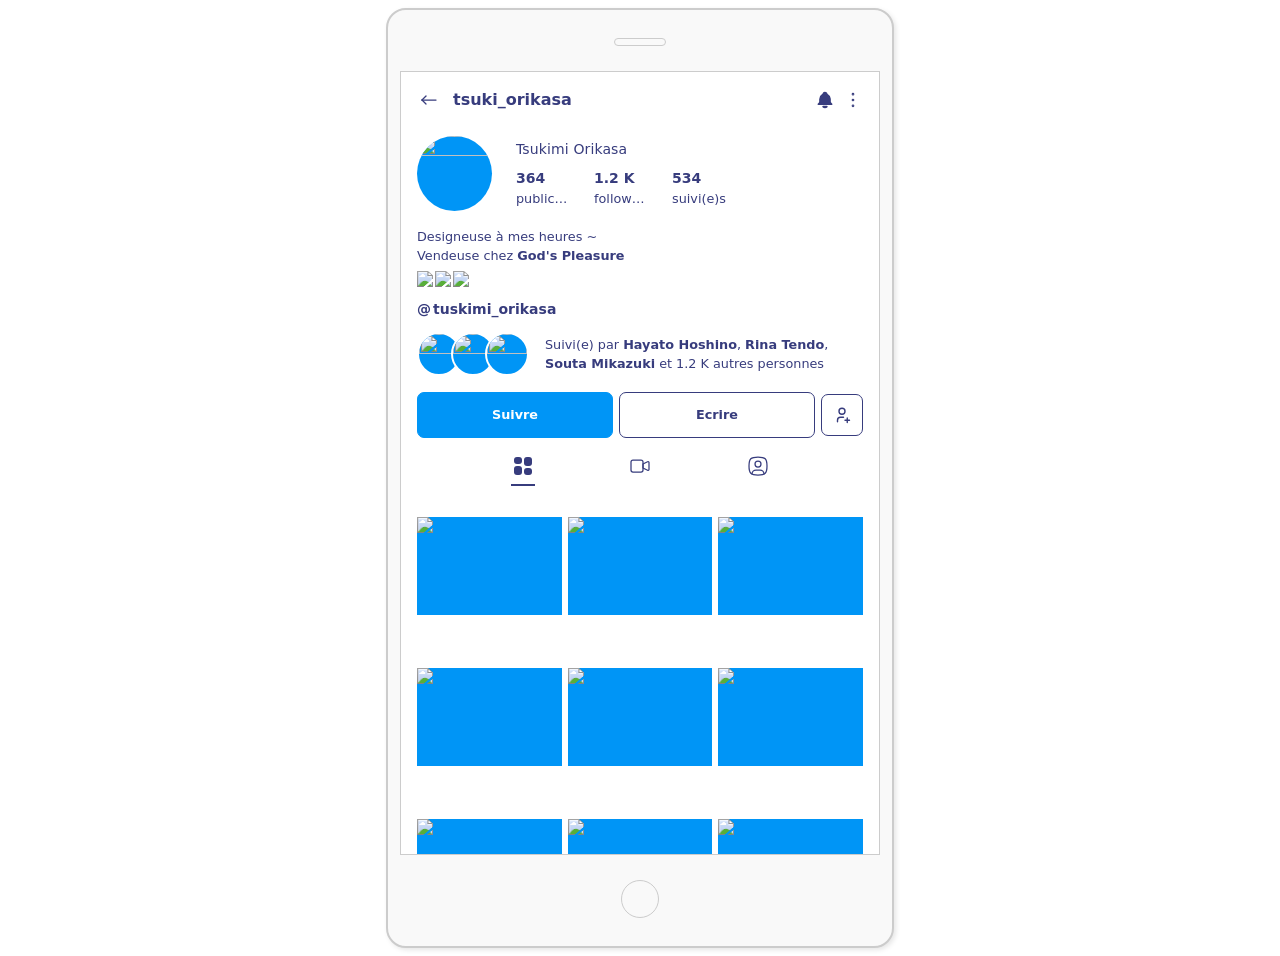
==== index.html @ e900ce1a "Rename TSI01-tsuki.html to index.html" ====
<!DOCTYPE html>
<html lang="en">
<head>
    <!-- Meta balises -->
    <meta charset="UTF-8">
    <meta name="viewport" content="width=device-width, initial-scale=1.0">
    <!-- Titre -->
    <title>Compte instagram de Tsukimi Orikasa</title>
    <!-- Styles -->
    <link rel="stylesheet" href="TSI01-tsuki.css">
</head>
<body>
    <div class="TSI01">
        <div class="phone-device01">
            <div class="phone-speaker"></div>
            <div class="phone-screen">
                <div class="user-nav">
                    <div class="nav-profile">
                        <div class="btn-icon icon-back"></div>
                        <p class="profile-pseudo">tsuki_orikasa</p>
                    </div>
                    <div class="btn-group">
                        <div class="btn-icon icon-bell"></div>
                        <div class="btn-icon icon-menu"></div>
                    </div>
                </div>
                <div class="user-banner">
                    <img src="https://zupimages.net/up/25/07/ud2o.jpg">
                    <div class="flex-col">
                        <div class="user-name">Tsukimi Orikasa</div>
                        <div class="user-stats">
                            <div class="stat-publi">
                                <div class="publi-number">364</div>
                                <div class="publi-label">publications</div>
                            </div>
                            <div class="stat-followers">
                                <div class="followers-number">1.2 K</div>
                                <div class="followers-label">followers</div>
                            </div>
                            <div class="stat-followed">
                                <div class="followed-number">534</div>
                                <div class="followed-label">suivi(e)s</div>
                            </div>
                        </div>
                    </div>
                </div>
                <div class="user-infos">
                    <p>Designeuse à mes heures ~</p>
                    <p>Vendeuse chez <a class="link" href="javascript:void(0)" target="_blank">God's Pleasure</a></p>
                    <div class="icon-group">
                        <img src="https://zupimages.net/up/25/07/8jqy.png">
                        <img src="https://zupimages.net/up/25/07/a66k.png">
                        <img src="https://zupimages.net/up/25/07/rc72.png">
                    </div>
                    <a class="link" href="javascript:void(0)" target="_blank">tuskimi_orikasa</a>
                </div>
                <div class="user-follow">
                    <div class="stack-group">
                        <a href="javascript:void(0)" target="_blank">
                            <img src="https://zupimages.net/up/25/07/pre2.jpg">
                        </a>
                        <a href="javascript:void(0)" target="_blank">
                            <img src="https://zupimages.net/up/25/07/xnon.jpg">
                        </a>
                        <a href="javascript:void(0)" target="_blank">
                            <img src="https://zupimages.net/up/25/07/7qtl.jpg">
                        </a>
                    </div>
                    <p>Suivi(e) par <a class="link" href="javascript:void(0)" target="_blank">Hayato Hoshino</a>, <a class="link" href="javascript:void(0)" target="_blank">Rina Tendo</a>, <a class="link" href="javascript:void(0)" target="_blank">Souta Mikazuki</a> et 1.2 K autres personnes</p>
                </div>
                <div class="user-actions btn-group">
                    <a class="btn btn-primary" href="javascript:void(0)" target="_blank">Suivre</a>
                    <a class="btn btn-secondary" href="javascript:void(0)" target="_blank">Ecrire</a>
                    <a class="btn btn-svg" href="javascript:void(0)" target="_blank"></a>
                </div>
                <div class="nav-grid">
                    <div class="btn-group">
                        <div class="btn-icon icon-pics"></div>
                        <div class="btn-icon icon-media"></div>
                        <div class="btn-icon icon-tags"></div>
                    </div>
                    <div class="pics-grid">
                        <div class="grid-pic">
                            <img src="https://zupimages.net/up/25/07/fagz.jpg">
                        </div>
                        <div class="grid-pic">
                            <img src="https://zupimages.net/up/25/07/wj2o.jpg">
                        </div>
                        <div class="grid-pic">
                            <img src="https://zupimages.net/up/25/07/7f6t.jpg">
                        </div>
                        <div class="grid-pic">
                            <img src="https://zupimages.net/up/25/07/ada8.jpg">
                        </div>
                        <div class="grid-pic">
                            <img src="https://zupimages.net/up/25/07/rj9m.jpg">
                        </div>
                        <div class="grid-pic">
                            <img src="https://zupimages.net/up/25/07/i94i.jpg">
                        </div>
                        <div class="grid-pic">
                            <img src="https://zupimages.net/up/25/07/pwdl.jpg">
                        </div>
                        <div class="grid-pic">
                            <img src="https://zupimages.net/up/25/07/iv9u.jpg">
                        </div>
                        <div class="grid-pic">
                            <img src="https://zupimages.net/up/25/07/tkgm.jpg">
                        </div>
                        <div class="grid-pic">
                            <img src="https://zupimages.net/up/25/07/qr7l.jpg">
                        </div>
                        <div class="grid-pic">
                            <img src="https://zupimages.net/up/25/07/sf6f.jpg">
                        </div>
                        <div class="grid-pic">
                            <img src="https://zupimages.net/up/25/07/v1t6.jpg">
                        </div>
                        <div class="grid-pic">
                            <img src="https://zupimages.net/up/25/07/xldh.jpg">
                        </div>
                        <div class="grid-pic">
                            <img src="https://zupimages.net/up/25/07/jk2v.jpg">
                        </div>
                        <div class="grid-pic">
                            <img src="https://zupimages.net/up/25/07/hhkm.jpg">
                        </div>
                        <div class="grid-pic">
                            <img src="https://zupimages.net/up/25/07/ft9o.jpg">
                        </div>
                        <div class="grid-pic">
                            <img src="https://zupimages.net/up/25/07/mekk.jpg">
                        </div>
                        <div class="grid-pic">
                            <img src="https://zupimages.net/up/25/07/sxbf.jpg">
                        </div>
                    </div>
                </div>
            </div>
            <div class="phone-home"></div>
        </div>
    </div>
</body>
</html>
---- TSI01-tsuki.css ----
/*  Code : crédits Tsukimi Orikasa, sur https://just-married.variousforum.com */

/* ==================================================
    GLOBAL VARIABLES
===================================================== */

:root {
    --tsuki-clr-accent: #0095f6;
    --tsuki-clr-text: #373c7d;
    --tsuki-bg-device: #f9f9f9;
    --tsuki-bg-screen: #ffffff;
    --tsuki-bd-device: #cccccc;
    --tsuki-bd-stacked: #ffffff;
    --tsuki-br-device: 20px;
    --tsuki-br-btn: 7px;
    --tsuki-br-pill: 16px;
    --tsuki-br-full: 50%;
    --tsuki-lh-null: 1;
    --tsuki-lh-base: 1.5;
    --tsuki-fs-tiny: 12.8px;
    --tsuki-fs-small: 14px;
    --tsuki-fs-base: 16px;
    --tsuki-fs-medium: 18px;
    --tsuki-ff-base: system-ui, -apple-system, BlinkMacSystemFont, "Segoe UI", Roboto, "Helvetica Neue", Arial, sans-serif;
    --tsuki-sp-min-xs: 2px;
    --tsuki-sp-min-sm: 4px;
    --tsuki-sp-min-md: 6px;
    --tsuki-sp-min-lg: 8px;
    --tsuki-sp-min-xl: 12px;
    --tsuki-sp-base: 16px;
    --tsuki-sp-base-xs: 18px;
    --tsuki-sp-base-sm: 20px;
    --tsuki-sp-base-md: 22px;
    --tsuki-sp-base-lg: 24px;
    --tsuki-sp-base-xl: 28px;
    --tsuki-sp-double: 32px;
    --tsuki-device-width: 480px;
    --tsuki-device-height: 880px;
    --tsuki-device-shadow: rgba(0, 0, 0, 0.1) 2px 2px 5px;
}

/*  Reset for compatibility */

.TSI01 ::selection {
    background-color: var(--tsuki-clr-accent);
    color: white;
}

.TSI01 {
    font-size: var(--tsuki-fs-base);
    line-height: var(--tsuki-lh-base);
    font-family: var(--tsuki-ff-base);
    -webkit-tap-highlight-color: rgba(0, 0, 0, 0);
    color: var(--tsuki-clr-text);
}

.TSI01 a {
    color: inherit;
    font-weight: 700;
    text-decoration: none;
}

.TSI01 p {
    margin: 0;
}

.TSI01 a.link {
    transition: color .15s ease-out;
}

.TSI01 a.link:hover {
    color: #0095f6;
}

.TSI01 img {
    display: block;
    width: 100%;
    height: auto;
}

/* ==================================================
    PHONE LAYOUT
===================================================== */

.TSI01 .phone-device01 {
    display: grid;
    align-content: space-between;
    align-items: center;
    justify-items: center;
    margin-inline: auto;
    box-shadow: var(--tsuki-device-shadow);
    border: 2px solid var(--tsuki-bd-device);
    border-radius: var(--tsuki-br-device);
    background-color: var(--tsuki-bg-device);
    padding: var(--tsuki-sp-base-xl) var(--tsuki-sp-min-xl);
    width: 100%;
    max-width: var(--tsuki-device-width);
    height: var(--tsuki-device-height);
}

.TSI01 .phone-speaker {
    border: 1px solid var(--tsuki-bd-device);
    border-radius: var(--tsuki-br-pill);
    width: 50px;
    height: 6px;
}

.TSI01 .phone-home {
    border: 1px solid var(--tsuki-bd-device);
    border-radius: var(--tsuki-br-full);
    width: 36px;
    height: 36px;
}

.TSI01 .phone-screen {
    cursor: default;
    border: 1px solid var(--tsuki-bd-device);
    background-color: var(--tsuki-bg-screen);
    padding: var(--tsuki-sp-base);
    max-width: 100%;
    height: 90%;
    overflow: auto;
    scrollbar-color: #d1dbe3 transparent;
    scrollbar-width: thin;
}

/*  Custom scrollbar for the screen part
===================================================== */

/*  Scrollbar for Chrome, Edge, Safari, Opera */
.TSI01 .phone-screen::-webkit-scrollbar {
    width: 8px;
    height: 8px;
}

/*  Scrollbar background */
.TSI01 .phone-screen::-webkit-scrollbar-track {
    border-radius: 4px;
    background: transparent;
}

/*  Scrollbar cursor */
.TSI01 .phone-screen::-webkit-scrollbar-thumb {
    border: 2px solid transparent;
    border-radius: 6px;
    background: #d1dbe3;
    background-clip: padding-box;
}

/*  Hover effect */
.TSI01 .phone-screen::-webkit-scrollbar-thumb:hover {
    background: #b8c6d1;
}

/*  Active effect */
.TSI01 .phone-screen::-webkit-scrollbar-thumb:active {
    background: #96a3b3;
}

/*  Corners */
.TSI01 .phone-screen::-webkit-scrollbar-corner {
    background: transparent;
}

/* ==================================================
    APPLI (profile content)
===================================================== */

/*  Normalize
===================================================== */

/*  Flex groups */
.TSI01 .btn-group,
.TSI01 .icon-group,
.TSI01 .stack-group {
    display: flex;
    align-items: center;
}

/*  Button icons */
.TSI01 .btn-icon {
    display: inline-flex;
    position: relative;
    align-items: center;
    cursor: pointer;
    background-position: center;
    background-size: cover;
    background-repeat: no-repeat;
}

.TSI01 .icon-back {
    background-image: url("data:image/svg+xml,%3Csvg xmlns='http://www.w3.org/2000/svg' width='20' height='20' viewBox='0 0 24 24' fill='none' stroke='rgb(55, 60, 125)' stroke-width='1.25' stroke-linecap='round' stroke-linejoin='round'%3E%3Cpath stroke='none' d='M0 0h24v24H0z' fill='none'/%3E%3Cpath d='M5 12l14 0' /%3E%3Cpath d='M5 12l4 4' /%3E%3Cpath d='M5 12l4 -4' /%3E%3C/svg%3E");
    width: 24px;
    height: 24px;
}

.TSI01 .icon-bell {
    background-image: url("data:image/svg+xml,%3Csvg xmlns='http://www.w3.org/2000/svg' width='20' height='20' viewBox='0 0 24 24' fill='rgb(55, 60, 125)'%3E%3Cpath stroke='none' d='M0 0h24v24H0z' fill='none'/%3E%3Cpath d='M14.235 19c.865 0 1.322 1.024 .745 1.668a3.992 3.992 0 0 1 -2.98 1.332a3.992 3.992 0 0 1 -2.98 -1.332c-.552 -.616 -.158 -1.579 .634 -1.661l.11 -.006h4.471z' /%3E%3Cpath d='M12 2c1.358 0 2.506 .903 2.875 2.141l.046 .171l.008 .043a8.013 8.013 0 0 1 4.024 6.069l.028 .287l.019 .289v2.931l.021 .136a3 3 0 0 0 1.143 1.847l.167 .117l.162 .099c.86 .487 .56 1.766 -.377 1.864l-.116 .006h-16c-1.028 0 -1.387 -1.364 -.493 -1.87a3 3 0 0 0 1.472 -2.063l.021 -.143l.001 -2.97a8 8 0 0 1 3.821 -6.454l.248 -.146l.01 -.043a3.003 3.003 0 0 1 2.562 -2.29l.182 -.017l.176 -.004z' /%3E%3C/svg%3E");
    width: 20px;
    height: 20px;
}

.TSI01 .icon-menu {
    background-image: url("data:image/svg+xml,%3Csvg xmlns='http://www.w3.org/2000/svg' width='24' height='24' viewBox='0 0 24 24' fill='none' stroke='rgb(55, 60, 125)' stroke-width='1.25' stroke-linecap='round' stroke-linejoin='round'%3E%3Cpath stroke='none' d='M0 0h24v24H0z' fill='none'/%3E%3Cpath d='M12 12m-1 0a1 1 0 1 0 2 0a1 1 0 1 0 -2 0' /%3E%3Cpath d='M12 19m-1 0a1 1 0 1 0 2 0a1 1 0 1 0 -2 0' /%3E%3Cpath d='M12 5m-1 0a1 1 0 1 0 2 0a1 1 0 1 0 -2 0' /%3E%3C/svg%3E");
    width: 20px;
    height: 20px;
}

.TSI01 .icon-pics {
    position: relative;
    background-image: url("data:image/svg+xml,%3Csvg xmlns='http://www.w3.org/2000/svg' width='24' height='24' viewBox='0 0 24 24' fill='rgb(55, 60, 125)'%3E%3Cpath stroke='none' d='M0 0h24v24H0z' fill='none'/%3E%3Cpath d='M8 3a3 3 0 0 1 3 3v1a3 3 0 0 1 -3 3h-2a3 3 0 0 1 -3 -3v-1a3 3 0 0 1 3 -3z' /%3E%3Cpath d='M8 12a3 3 0 0 1 3 3v3a3 3 0 0 1 -3 3h-2a3 3 0 0 1 -3 -3v-3a3 3 0 0 1 3 -3z' /%3E%3Cpath d='M18 3a3 3 0 0 1 3 3v3a3 3 0 0 1 -3 3h-2a3 3 0 0 1 -3 -3v-3a3 3 0 0 1 3 -3z' /%3E%3Cpath d='M18 14a3 3 0 0 1 3 3v1a3 3 0 0 1 -3 3h-2a3 3 0 0 1 -3 -3v-1a3 3 0 0 1 3 -3z' /%3E%3C/svg%3E");
    width: 24px;
    height: 24px;
}

.TSI01 .icon-pics::after {
    position: absolute;
    bottom: -8px;
    background-color: var(--tsuki-clr-text);
    width: 100%;
    height: 2px;
    content: "";
}

.TSI01 .icon-media {
    background-image: url("data:image/svg+xml,%3Csvg xmlns='http://www.w3.org/2000/svg' width='24' height='24' viewBox='0 0 24 24' fill='none' stroke='rgb(55, 60, 125)' stroke-width='1.25' stroke-linecap='round' stroke-linejoin='round'%3E%3Cpath stroke='none' d='M0 0h24v24H0z' fill='none'/%3E%3Cpath d='M15 10l4.553 -2.276a1 1 0 0 1 1.447 .894v6.764a1 1 0 0 1 -1.447 .894l-4.553 -2.276v-4z' /%3E%3Cpath d='M3 6m0 2a2 2 0 0 1 2 -2h8a2 2 0 0 1 2 2v8a2 2 0 0 1 -2 2h-8a2 2 0 0 1 -2 -2z' /%3E%3C/svg%3E");
    width: 24px;
    height: 24px;
}

.TSI01 .icon-tags {
    background-image: url("data:image/svg+xml,%3Csvg xmlns='http://www.w3.org/2000/svg' width='24' height='24' viewBox='0 0 24 24' fill='none' stroke='rgb(55, 60, 125)' stroke-width='1.25' stroke-linecap='round' stroke-linejoin='round'%3E%3Cpath stroke='none' d='M0 0h24v24H0z' fill='none'/%3E%3Cpath d='M12 13a3 3 0 1 0 0 -6a3 3 0 0 0 0 6z' /%3E%3Cpath d='M12 3c7.2 0 9 1.8 9 9s-1.8 9 -9 9s-9 -1.8 -9 -9s1.8 -9 9 -9z' /%3E%3Cpath d='M6 20.05v-.05a4 4 0 0 1 4 -4h4a4 4 0 0 1 4 4v.05' /%3E%3C/svg%3E");
    width: 24px;
    height: 24px;
}

/*  User navigation
===================================================== */

.TSI01 .user-nav {
    display: flex;
    justify-content: space-between;
    align-items: center;
    gap: var(--tsuki-sp-min-sm);
    margin-bottom: var(--tsuki-sp-base-lg);
}

.TSI01 .user-nav > * {
    display: flex;
    justify-content: center;
    align-items: center;
}

.TSI01 .nav-profile {
    gap: var(--tsuki-sp-min-xl);
    transition: gap .15s ease-out;
}

.TSI01 .nav-profile:hover {
    gap: 9.6px;
}

.TSI01 .nav-profile > * {
    cursor: pointer;
}

.TSI01 .profile-pseudo {
    font-weight: 700;
    font-size: var(--tsuki-fs-base);
}

.TSI01 .user-nav > .btn-group {
    gap: var(--tsuki-sp-min-lg);
}

.TSI01 .user-nav > .btn-group > * {
    cursor: pointer;
}

/*  User banner
===================================================== */

.TSI01 .user-banner {
    display: flex;
    align-items: center;
    gap: var(--tsuki-sp-base-lg);
    margin-bottom: var(--tsuki-sp-base);
    max-width: 100%;
    overflow: hidden;
}

.TSI01 .user-banner > img {
    border-radius: 50%;
    background-color: #0095f6;
    aspect-ratio: 1/1;
    width: 75px;
    height: auto;
    object-fit: cover;
}

.TSI01 .user-banner > .flex-col {
    display: flex;
    flex-direction: column;
    align-items: flex-start;
    gap: var(--tsuki-sp-min-lg);
    width: 100%;
}

.TSI01 .user-name {
    font-weight: 500;
    font-size: var(--tsuki-fs-small);
    letter-spacing: .125px;
}

.TSI01 .user-stats {
    display: flex;
    gap: var(--tsuki-sp-base-lg);
}

.TSI01 .publi-number,
.TSI01 .followers-number,
.TSI01 .followed-number {
    font-weight: 700;
    font-size: var(--tsuki-fs-small);
}

.TSI01 .publi-label,
.TSI01 .followers-label,
.TSI01 .followed-label {
    display: block;
    max-width: 54px;
    overflow: hidden;
    font-size: var(--tsuki-fs-tiny);
    text-overflow: ellipsis;
    white-space: nowrap;
}

/*  User informations
===================================================== */

.TSI01 .user-infos > p {
    display: -webkit-box;
    font-size: var(--tsuki-fs-tiny);
    -webkit-box-orient: vertical;
    max-width: 100%;
    -webkit-line-clamp: 1;
    overflow: hidden;
    text-overflow: ellipsis;
    word-wrap: break-word;
}

.TSI01 .user-infos > p:last-of-type {
    margin-bottom: var(--tsuki-sp-min-md);
}

.TSI01 .user-infos > .icon-group {
    gap: var(--tsuki-sp-min-xs);
}

.TSI01 .user-infos > .icon-group > img {
    max-width: 16px;
}

.TSI01 .user-infos > a {
    display: inline-flex;
    align-items: center;
    margin-block: var(--tsuki-sp-min-xl);
    font-size: var(--tsuki-fs-small);
}

.TSI01 .user-infos > a::before {
    margin-right: 2px;
    content: "@";
}

/*  User follow
===================================================== */

.TSI01 .user-follow {
    display: flex;
    justify-content: center;
    align-items: center;
    gap: var(--tsuki-sp-base);
    margin-bottom: var(--tsuki-sp-base);
}

.TSI01 .user-follow > .stack-group {
    display: flex;
    width: fit-content;
}

.TSI01 .user-follow > .stack-group > a {
    position: relative;
}

.TSI01 .user-follow > .stack-group > a > img {
    border: 2px solid white;
    border-radius: 50%;
    background-color: #0095f6;
    aspect-ratio: 1/1;
    width: 40px;
    height: auto;
    object-fit: cover;
}

.TSI01 .user-follow > .stack-group > a > img:hover {
    bottom: 2px;
}

.TSI01 .user-follow > .stack-group > a:not(:first-of-type) {
    margin-left: -10px;
}

.TSI01 .user-follow > .stack-group > a:nth-child(1) {
    z-index: 1;
}

.TSI01 .user-follow > .stack-group > a:nth-child(2) {
    z-index: 2;
}

.TSI01 .user-follow > .stack-group > a:nth-child(3) {
    z-index: 3;
}

.TSI01 .user-follow > .stack-group > a:hover {
    z-index: 4;
}

.TSI01 .user-follow > p {
    display: -webkit-box;
    flex: 1;
    font-size: var(--tsuki-fs-tiny);
    text-wrap: var(--tsuki-sp-base-lg);
    -webkit-box-orient: vertical;
    max-width: 100%;
    -webkit-line-clamp: 2;
    overflow: hidden;
    text-overflow: ellipsis;
    word-wrap: break-word;
}

/*  User actions
===================================================== */

.TSI01 .user-actions {
    justify-content: space-between;
    gap: var(--tsuki-sp-min-md);
    margin-bottom: var(--tsuki-sp-base);
}

.TSI01 .btn {
    display: inline-flex;
    justify-content: center;
    align-items: center;
    cursor: pointer;
    border: 1.5px solid transparent;
    border-radius: var(--tsuki-br-btn);
    background-color: transparent;
    padding: var(--tsuki-sp-min-md) var(--tsuki-sp-min-xl);
    height: 32px;
    color: inherit;
    font-weight: 600;
    font-size: var(--tsuki-fs-tiny);
    line-height: var(--tsuki-lh-null);
    text-decoration: none;
}

.TSI01 .btn-primary {
    flex: 1;
    transition: background-color .15s ease-out;
    border-color: var(--tsuki-clr-accent);
    background-color: var(--tsuki-clr-accent);
    color: white !important;
}

.TSI01 .btn-primary:hover {
    background-color: #1087d4;
}

.TSI01 .btn-secondary {
    flex: 1;
    transition: color .15s ease-out, border-color .15s ease-out;
    border-color: inherit;
}

.TSI01 .btn-secondary:hover {
    border-color: #0095f6;
    color: #0095f6;
}

.TSI01 .btn-svg {
    transition: border-color .15s ease-out;
    border-color: inherit;
    padding: 4px;
    aspect-ratio: 1/1;
    overflow: hidden;
}

.TSI01 .btn-svg:hover {
    border-color: #0095f6;
}

.TSI01 .btn-svg::after {
    transition: background-image .15s ease-out;
    background-image: url("data:image/svg+xml,%3Csvg xmlns='http://www.w3.org/2000/svg' width='18' height='18' viewBox='0 0 24 24' fill='none' stroke='rgb(55, 60, 125)' stroke-width='1.875' stroke-linecap='round' stroke-linejoin='round'%3E%3Cpath stroke='none' d='M0 0h24v24H0z' fill='none'/%3E%3Cpath d='M8 7a4 4 0 1 0 8 0a4 4 0 0 0 -8 0' /%3E%3Cpath d='M16 19h6' /%3E%3Cpath d='M19 16v6' /%3E%3Cpath d='M6 21v-2a4 4 0 0 1 4 -4h4' /%3E%3C/svg%3E");
    background-position: center;
    background-size: center;
    background-repeat: no-repeat;
    width: 18px;
    height: 18px;
    content: "";
}

.TSI01 .btn-svg:hover:after {
    background-image: url("data:image/svg+xml,%3Csvg xmlns='http://www.w3.org/2000/svg' width='18' height='18' viewBox='0 0 24 24' fill='none' stroke='rgb(0, 149, 246)' stroke-width='1.875' stroke-linecap='round' stroke-linejoin='round'%3E%3Cpath stroke='none' d='M0 0h24v24H0z' fill='none'/%3E%3Cpath d='M8 7a4 4 0 1 0 8 0a4 4 0 0 0 -8 0' /%3E%3Cpath d='M16 19h6' /%3E%3Cpath d='M19 16v6' /%3E%3Cpath d='M6 21v-2a4 4 0 0 1 4 -4h4' /%3E%3C/svg%3E");
}

/*  Media grid
===================================================== */

.TSI01 .nav-grid > .btn-group {
    justify-content: space-evenly;
    margin-bottom: var(--tsuki-sp-base);
}

.TSI01 .pics-grid {
    display: grid;
    grid-template-columns: repeat(3, 1fr);
    gap: var(--tsuki-sp-min-md);
}

.TSI01 .grid-pic {
    display: flex;
    position: relative;
    justify-content: center;
    align-items: center;
    aspect-ratio: 1/1;
    width: 100%;
    height: auto;
    overflow: hidden;
}

.TSI01 .grid-pic::after {
    position: absolute;
    top: 4px;
    right: 4px;
    background-image: url("data:image/svg+xml,%3Csvg xmlns='http://www.w3.org/2000/svg' width='24' height='24' viewBox='0 0 24 24' fill='white'%3E%3Cpath stroke='none' d='M0 0h24v24H0z' fill='none'/%3E%3Cpath d='M19 7a3 3 0 0 1 3 3v9a3 3 0 0 1 -3 3h-9a3 3 0 0 1 -3 -3v-9a3 3 0 0 1 3 -3z' /%3E%3Cpath d='M14 2a3 3 0 0 1 3 2.999l-7 .001a5 5 0 0 0 -5 5l-.001 7l-.175 -.005a3 3 0 0 1 -2.824 -2.995v-9a3 3 0 0 1 3 -3z' /%3E%3C/svg%3E");
    background-size: cover;
    background-repeat: no-repeat;
    width: 16px;
    height: 16px;
    content: "";
}

.TSI01 .grid-pic > img {
    opacity: 1;
    transition: opacity .15s ease-out;
    cursor: pointer;
    background-color: #0095f6;
    width: 100%;
    min-height: 98px;
    object-fit: cover;
}

.TSI01 .grid-pic > img:hover {
    opacity: .875;
}
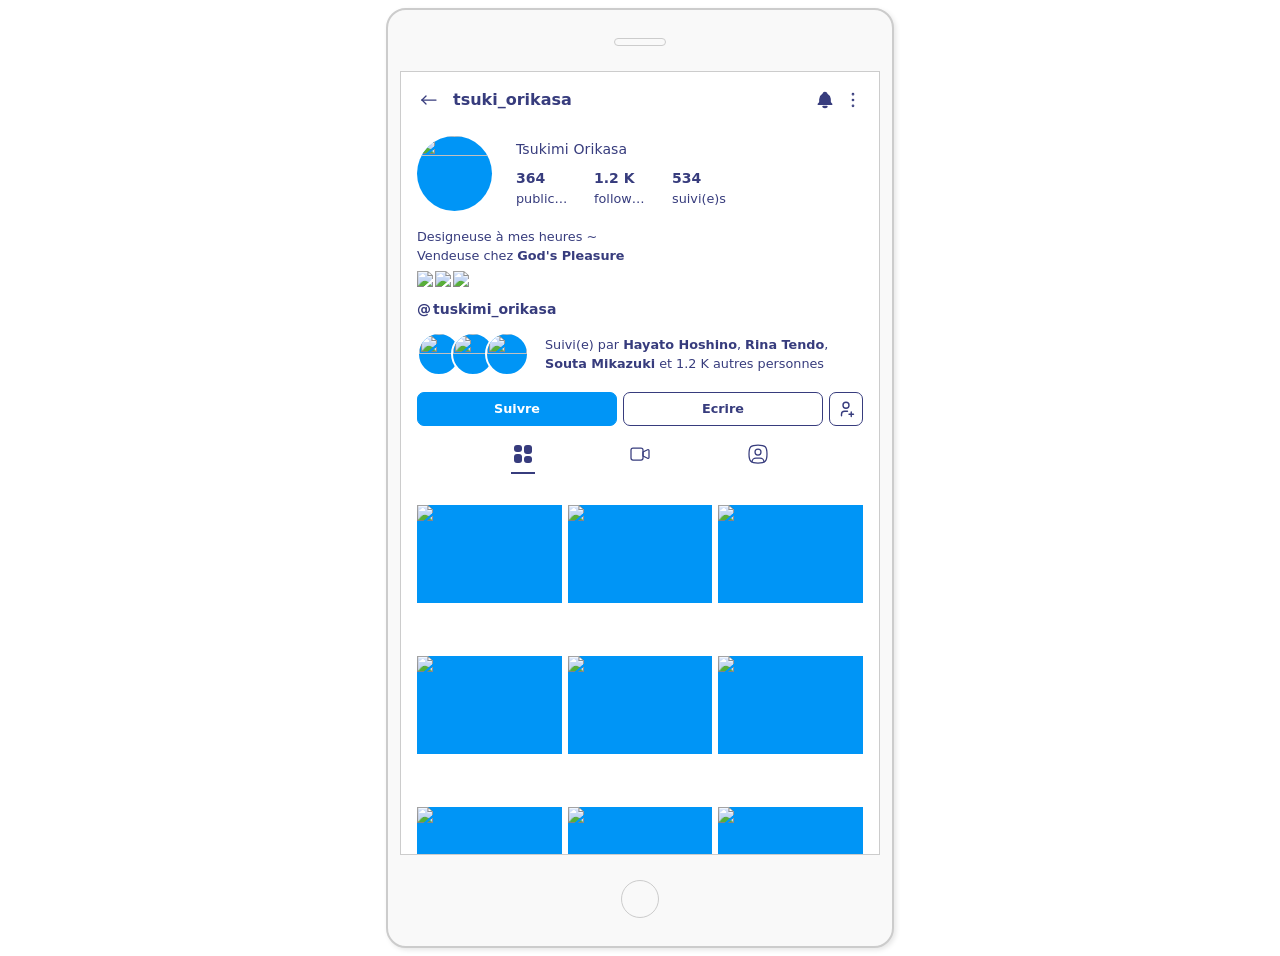
==== commit ab33ca14: "Add credits" ====
--- a/index.html
+++ b/index.html
@@ -135,6 +135,10 @@
                             <img src="https://zupimages.net/up/25/07/sxbf.jpg">
                         </div>
                     </div>
+                    <div class="copy-group">
+                    <p>Art &copy; <a class="link" href="https://www.instagram.com/samdoesarts" target="_blank">samdoesarts</a></p>
+                    <p>Code &copy; <a class="link" href="https://just-married.variousforum.com/u3777">Tsuki de JM!</a></p>
+                </div>
                 </div>
             </div>
             <div class="phone-home"></div>
--- a/TSI01-tsuki.css
+++ b/TSI01-tsuki.css
@@ -457,7 +457,7 @@
     border: 1.5px solid transparent;
     border-radius: var(--tsuki-br-btn);
     background-color: transparent;
-    padding: var(--tsuki-sp-min-md) var(--tsuki-sp-min-xl);
+    /* padding: var(--tsuki-sp-min-md) var(--tsuki-sp-min-xl); */
     height: 32px;
     color: inherit;
     font-weight: 600;
@@ -492,7 +492,7 @@
 .TSI01 .btn-svg {
     transition: border-color .15s ease-out;
     border-color: inherit;
-    padding: 4px;
+    /* padding: 4px; */
     aspect-ratio: 1/1;
     overflow: hidden;
 }
@@ -566,3 +566,14 @@
 .TSI01 .grid-pic > img:hover {
     opacity: .875;
 }
+
+/*  Credits
+===================================================== */
+
+.TSI01 .copy-group {
+    display: flex;
+    justify-content: space-between;
+    align-items: center;
+    margin-block: var(--tsuki-sp-min-md);
+    font-size: var(--tsuki-fs-tiny);
+}
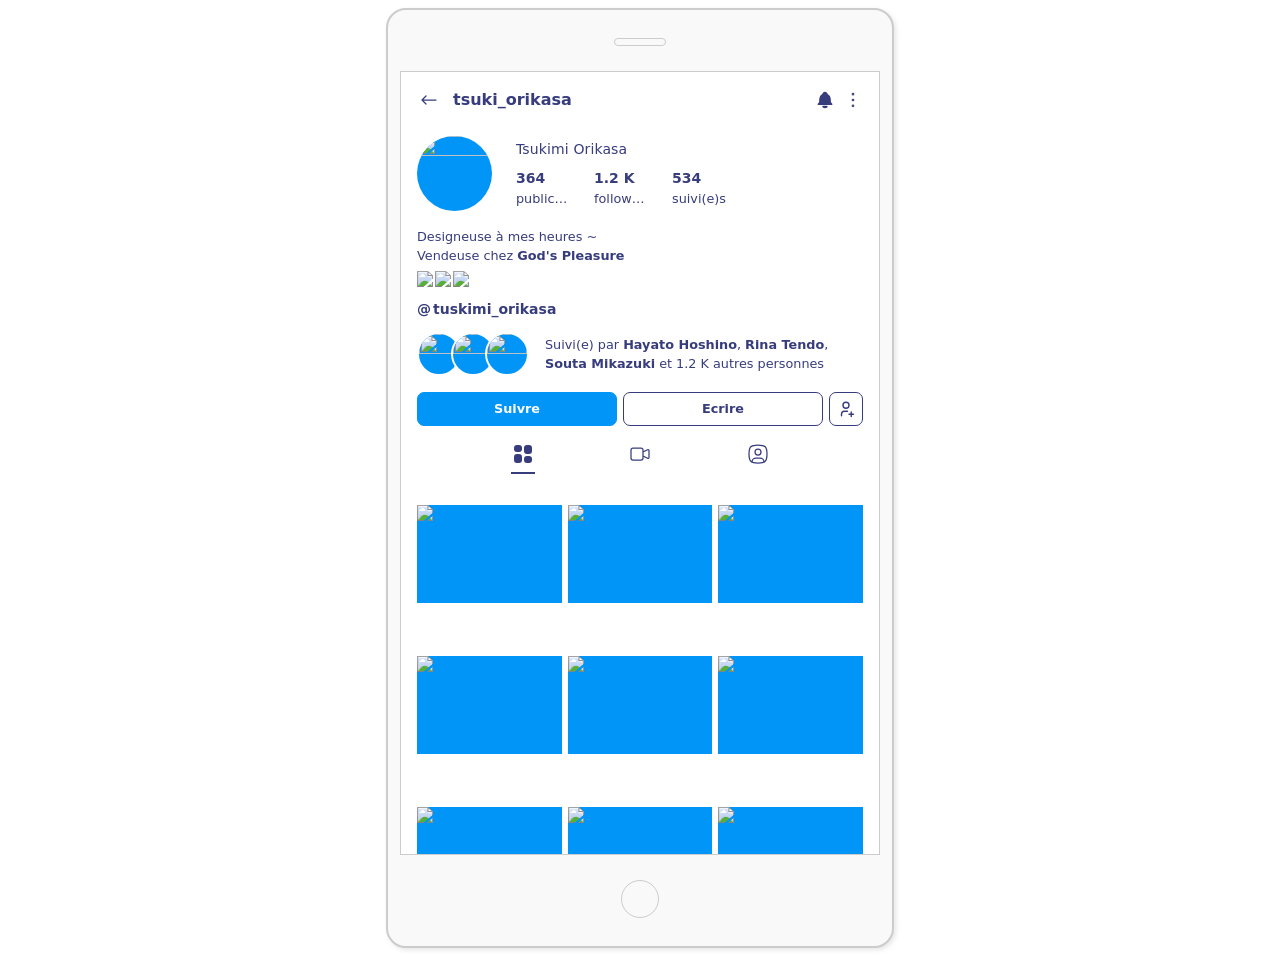
==== commit ef49e874: "Edit stylesheet link" ====
--- a/index.html
+++ b/index.html
@@ -7,7 +7,7 @@
     <!-- Titre -->
     <title>Compte instagram de Tsukimi Orikasa</title>
     <!-- Styles -->
-    <link rel="stylesheet" href="TSI01-tsuki.css">
+    <link rel="stylesheet" href="TSI01-tsuki.min.css">
 </head>
 <body>
     <div class="TSI01">
--- a/TSI01-tsuki.min.css
+++ b/TSI01-tsuki.min.css
@@ -0,0 +1 @@
+:root{--tsuki-clr-accent:#0095f6;--tsuki-clr-text:#373c7d;--tsuki-bg-device:#f9f9f9;--tsuki-bg-screen:#fff;--tsuki-bd-device:#ccc;--tsuki-bd-stacked:#fff;--tsuki-br-device:20px;--tsuki-br-btn:7px;--tsuki-br-pill:16px;--tsuki-br-full:50%;--tsuki-lh-null:1;--tsuki-lh-base:1.5;--tsuki-fs-tiny:12.8px;--tsuki-fs-small:14px;--tsuki-fs-base:16px;--tsuki-fs-medium:18px;--tsuki-ff-base:system-ui,-apple-system,BlinkMacSystemFont,"Segoe UI",Roboto,"Helvetica Neue",Arial,sans-serif;--tsuki-sp-min-xs:2px;--tsuki-sp-min-sm:4px;--tsuki-sp-min-md:6px;--tsuki-sp-min-lg:8px;--tsuki-sp-min-xl:12px;--tsuki-sp-base:16px;--tsuki-sp-base-xs:18px;--tsuki-sp-base-sm:20px;--tsuki-sp-base-md:22px;--tsuki-sp-base-lg:24px;--tsuki-sp-base-xl:28px;--tsuki-sp-double:32px;--tsuki-device-width:480px;--tsuki-device-height:880px;--tsuki-device-shadow:rgba(0,0,0,.1) 2px 2px 5px}.TSI01 ::-moz-selection{background-color:var(--tsuki-clr-accent);color:#fff}.TSI01 ::selection{background-color:var(--tsuki-clr-accent);color:#fff}.TSI01{font-size:var(--tsuki-fs-base);line-height:var(--tsuki-lh-base);font-family:var(--tsuki-ff-base);-webkit-tap-highlight-color:rgba(0,0,0,0);color:var(--tsuki-clr-text)}.TSI01 a{color:inherit;font-weight:700;text-decoration:none}.TSI01 p{margin:0}.TSI01 a.link{-webkit-transition:color .15s ease-out;-o-transition:color .15s ease-out;transition:color .15s ease-out}.TSI01 a.link:hover{color:#0095f6}.TSI01 img{display:block;width:100%;height:auto}.TSI01 .phone-device01{display:-ms-grid;display:grid;-ms-flex-line-pack:justify;align-content:space-between;-webkit-box-align:center;-ms-flex-align:center;align-items:center;border:2px solid var(--tsuki-bd-device);border-radius:var(--tsuki-br-device);background-color:var(--tsuki-bg-device);-webkit-box-shadow:var(--tsuki-device-shadow);justify-items:center;margin-inline:auto;box-shadow:var(--tsuki-device-shadow);padding:var(--tsuki-sp-base-xl) var(--tsuki-sp-min-xl);width:100%;max-width:var(--tsuki-device-width);height:var(--tsuki-device-height)}.TSI01 .phone-speaker{border:1px solid var(--tsuki-bd-device);border-radius:var(--tsuki-br-pill);width:50px;height:6px}.TSI01 .phone-home{border:1px solid var(--tsuki-bd-device);border-radius:var(--tsuki-br-full);width:36px;height:36px}.TSI01 .phone-screen{cursor:default;border:1px solid var(--tsuki-bd-device);background-color:var(--tsuki-bg-screen);padding:var(--tsuki-sp-base);max-width:100%;height:90%;overflow:auto;scrollbar-color:#d1dbe3 transparent;scrollbar-width:thin}.TSI01 .phone-screen::-webkit-scrollbar{width:8px;height:8px}.TSI01 .phone-screen::-webkit-scrollbar-track{border-radius:4px;background:transparent}.TSI01 .phone-screen::-webkit-scrollbar-thumb{border:2px solid transparent;border-radius:6px;background:#d1dbe3;background-clip:padding-box}.TSI01 .phone-screen::-webkit-scrollbar-thumb:hover{background:#b8c6d1}.TSI01 .phone-screen::-webkit-scrollbar-thumb:active{background:#96a3b3}.TSI01 .phone-screen::-webkit-scrollbar-corner{background:transparent}.TSI01 .btn-group,.TSI01 .icon-group,.TSI01 .stack-group{display:-webkit-box;display:-ms-flexbox;display:flex;-webkit-box-align:center;-ms-flex-align:center;align-items:center}.TSI01 .btn-icon{display:-webkit-inline-box;display:-ms-inline-flexbox;display:inline-flex;position:relative;-webkit-box-align:center;-ms-flex-align:center;align-items:center;cursor:pointer;background-position:50%;background-size:cover;background-repeat:no-repeat}.TSI01 .icon-back{background-image:url("data:image/svg+xml;charset=utf-8,%3Csvg xmlns='http://www.w3.org/2000/svg' width='20' height='20' fill='none' stroke='%23373C7D' stroke-linecap='round' stroke-linejoin='round' stroke-width='1.25' viewBox='0 0 24 24'%3E%3Cpath stroke='none' d='M0 0h24v24H0z'/%3E%3Cpath d='M5 12h14M5 12l4 4M5 12l4-4'/%3E%3C/svg%3E");width:24px;height:24px}.TSI01 .icon-bell{background-image:url("data:image/svg+xml;charset=utf-8,%3Csvg xmlns='http://www.w3.org/2000/svg' width='20' height='20' fill='%23373C7D' viewBox='0 0 24 24'%3E%3Cpath fill='none' d='M0 0h24v24H0z'/%3E%3Cpath d='M14.235 19c.865 0 1.322 1.024.745 1.668A4 4 0 0 1 12 22a4 4 0 0 1-2.98-1.332c-.552-.616-.158-1.579.634-1.661l.11-.006zM12 2c1.358 0 2.506.903 2.875 2.141l.046.171.008.043a8.01 8.01 0 0 1 4.024 6.069l.028.287L19 11v2.931l.021.136a3 3 0 0 0 1.143 1.847l.167.117.162.099c.86.487.56 1.766-.377 1.864L20 18H4c-1.028 0-1.387-1.364-.493-1.87a3 3 0 0 0 1.472-2.063L5 13.924l.001-2.97A8 8 0 0 1 8.822 4.5l.248-.146.01-.043a3 3 0 0 1 2.562-2.29l.182-.017z'/%3E%3C/svg%3E");width:20px;height:20px}.TSI01 .icon-menu{background-image:url("data:image/svg+xml;charset=utf-8,%3Csvg xmlns='http://www.w3.org/2000/svg' width='24' height='24' fill='none' stroke='%23373C7D' stroke-linecap='round' stroke-linejoin='round' stroke-width='1.25' viewBox='0 0 24 24'%3E%3Cpath stroke='none' d='M0 0h24v24H0z'/%3E%3Cpath d='M11 12a1 1 0 1 0 2 0 1 1 0 1 0-2 0M11 19a1 1 0 1 0 2 0 1 1 0 1 0-2 0M11 5a1 1 0 1 0 2 0 1 1 0 1 0-2 0'/%3E%3C/svg%3E");width:20px;height:20px}.TSI01 .icon-pics{position:relative;background-image:url("data:image/svg+xml;charset=utf-8,%3Csvg xmlns='http://www.w3.org/2000/svg' width='24' height='24' fill='%23373C7D' viewBox='0 0 24 24'%3E%3Cpath fill='none' d='M0 0h24v24H0z'/%3E%3Cpath d='M8 3a3 3 0 0 1 3 3v1a3 3 0 0 1-3 3H6a3 3 0 0 1-3-3V6a3 3 0 0 1 3-3zM8 12a3 3 0 0 1 3 3v3a3 3 0 0 1-3 3H6a3 3 0 0 1-3-3v-3a3 3 0 0 1 3-3zM18 3a3 3 0 0 1 3 3v3a3 3 0 0 1-3 3h-2a3 3 0 0 1-3-3V6a3 3 0 0 1 3-3zM18 14a3 3 0 0 1 3 3v1a3 3 0 0 1-3 3h-2a3 3 0 0 1-3-3v-1a3 3 0 0 1 3-3z'/%3E%3C/svg%3E");width:24px;height:24px}.TSI01 .icon-pics:after{position:absolute;bottom:-8px;background-color:var(--tsuki-clr-text);width:100%;height:2px;content:""}.TSI01 .icon-media{background-image:url("data:image/svg+xml;charset=utf-8,%3Csvg xmlns='http://www.w3.org/2000/svg' width='24' height='24' fill='none' stroke='%23373C7D' stroke-linecap='round' stroke-linejoin='round' stroke-width='1.25' viewBox='0 0 24 24'%3E%3Cpath stroke='none' d='M0 0h24v24H0z'/%3E%3Cpath d='m15 10 4.553-2.276A1 1 0 0 1 21 8.618v6.764a1 1 0 0 1-1.447.894L15 14zM3 8a2 2 0 0 1 2-2h8a2 2 0 0 1 2 2v8a2 2 0 0 1-2 2H5a2 2 0 0 1-2-2z'/%3E%3C/svg%3E");width:24px;height:24px}.TSI01 .icon-tags{background-image:url("data:image/svg+xml;charset=utf-8,%3Csvg xmlns='http://www.w3.org/2000/svg' width='24' height='24' fill='none' stroke='%23373C7D' stroke-linecap='round' stroke-linejoin='round' stroke-width='1.25' viewBox='0 0 24 24'%3E%3Cpath stroke='none' d='M0 0h24v24H0z'/%3E%3Cpath d='M12 13a3 3 0 1 0 0-6 3 3 0 0 0 0 6'/%3E%3Cpath d='M12 3c7.2 0 9 1.8 9 9s-1.8 9-9 9-9-1.8-9-9 1.8-9 9-9'/%3E%3Cpath d='M6 20.05V20a4 4 0 0 1 4-4h4a4 4 0 0 1 4 4v.05'/%3E%3C/svg%3E");width:24px;height:24px}.TSI01 .user-nav{-webkit-box-pack:justify;-ms-flex-pack:justify;justify-content:space-between;gap:var(--tsuki-sp-min-sm);margin-bottom:var(--tsuki-sp-base-lg)}.TSI01 .user-nav,.TSI01 .user-nav>*{display:-webkit-box;display:-ms-flexbox;display:flex;-webkit-box-align:center;-ms-flex-align:center;align-items:center}.TSI01 .user-nav>*{-webkit-box-pack:center;-ms-flex-pack:center;justify-content:center}.TSI01 .nav-profile{gap:var(--tsuki-sp-min-xl);-webkit-transition:gap .15s ease-out;-o-transition:gap .15s ease-out;transition:gap .15s ease-out}.TSI01 .nav-profile:hover{gap:9.6px}.TSI01 .nav-profile>*{cursor:pointer}.TSI01 .profile-pseudo{font-weight:700;font-size:var(--tsuki-fs-base)}.TSI01 .user-nav>.btn-group{gap:var(--tsuki-sp-min-lg)}.TSI01 .user-nav>.btn-group>*{cursor:pointer}.TSI01 .user-banner{display:-webkit-box;display:-ms-flexbox;display:flex;-webkit-box-align:center;-ms-flex-align:center;align-items:center;gap:var(--tsuki-sp-base-lg);margin-bottom:var(--tsuki-sp-base);max-width:100%;overflow:hidden}.TSI01 .user-banner>img{border-radius:50%;background-color:#0095f6;aspect-ratio:1/1;height:auto;-o-object-fit:cover;width:75px;object-fit:cover}.TSI01 .user-banner>.flex-col{display:-webkit-box;display:-ms-flexbox;display:flex;-webkit-box-orient:vertical;-webkit-box-direction:normal;-ms-flex-direction:column;flex-direction:column;-webkit-box-align:start;-ms-flex-align:start;align-items:flex-start;gap:var(--tsuki-sp-min-lg);width:100%}.TSI01 .user-name{font-weight:500;font-size:var(--tsuki-fs-small);letter-spacing:.125px}.TSI01 .user-stats{display:-webkit-box;display:-ms-flexbox;display:flex;gap:var(--tsuki-sp-base-lg)}.TSI01 .followed-number,.TSI01 .followers-number,.TSI01 .publi-number{font-weight:700;font-size:var(--tsuki-fs-small)}.TSI01 .followed-label,.TSI01 .followers-label,.TSI01 .publi-label{display:block;max-width:54px;white-space:nowrap}.TSI01 .followed-label,.TSI01 .followers-label,.TSI01 .publi-label,.TSI01 .user-infos>p{overflow:hidden;font-size:var(--tsuki-fs-tiny);-o-text-overflow:ellipsis;text-overflow:ellipsis}.TSI01 .user-infos>p{display:-webkit-box;-webkit-box-orient:vertical;max-width:100%;-webkit-line-clamp:1;word-wrap:break-word}.TSI01 .user-infos>p:last-of-type{margin-bottom:var(--tsuki-sp-min-md)}.TSI01 .user-infos>.icon-group{gap:var(--tsuki-sp-min-xs)}.TSI01 .user-infos>.icon-group>img{max-width:16px}.TSI01 .user-infos>a{display:-webkit-inline-box;display:-ms-inline-flexbox;display:inline-flex;-webkit-box-align:center;-ms-flex-align:center;align-items:center;margin-block:var(--tsuki-sp-min-xl);font-size:var(--tsuki-fs-small)}.TSI01 .user-infos>a:before{margin-right:2px;content:"@"}.TSI01 .user-follow{display:-webkit-box;display:-ms-flexbox;display:flex;-webkit-box-pack:center;-ms-flex-pack:center;justify-content:center;-webkit-box-align:center;-ms-flex-align:center;align-items:center;gap:var(--tsuki-sp-base);margin-bottom:var(--tsuki-sp-base)}.TSI01 .user-follow>.stack-group{display:-webkit-box;display:-ms-flexbox;display:flex;width:-webkit-fit-content;width:-moz-fit-content;width:fit-content}.TSI01 .user-follow>.stack-group>a{position:relative}.TSI01 .user-follow>.stack-group>a>img{border:2px solid #fff;border-radius:50%;background-color:#0095f6;aspect-ratio:1/1;height:auto;-o-object-fit:cover;width:40px;object-fit:cover}.TSI01 .user-follow>.stack-group>a>img:hover{bottom:2px}.TSI01 .user-follow>.stack-group>a:not(:first-of-type){margin-left:-10px}.TSI01 .user-follow>.stack-group>a:first-child{z-index:1}.TSI01 .user-follow>.stack-group>a:nth-child(2){z-index:2}.TSI01 .user-follow>.stack-group>a:nth-child(3){z-index:3}.TSI01 .user-follow>.stack-group>a:hover{z-index:4}.TSI01 .user-follow>p{display:-webkit-box;-webkit-box-flex:1;-ms-flex:1;flex:1;font-size:var(--tsuki-fs-tiny);text-wrap:var(--tsuki-sp-base-lg);-webkit-box-orient:vertical;max-width:100%;-webkit-line-clamp:2;overflow:hidden;-o-text-overflow:ellipsis;text-overflow:ellipsis;word-wrap:break-word}.TSI01 .user-actions{-webkit-box-pack:justify;-ms-flex-pack:justify;justify-content:space-between;gap:var(--tsuki-sp-min-md);margin-bottom:var(--tsuki-sp-base)}.TSI01 .btn{display:-webkit-inline-box;display:-ms-inline-flexbox;display:inline-flex;-webkit-box-pack:center;-ms-flex-pack:center;justify-content:center;-webkit-box-align:center;-ms-flex-align:center;align-items:center;cursor:pointer;border:1.5px solid transparent;border-radius:var(--tsuki-br-btn);background-color:transparent;height:32px;color:inherit;font-weight:600;font-size:var(--tsuki-fs-tiny);line-height:var(--tsuki-lh-null);text-decoration:none}.TSI01 .btn-primary{-webkit-box-flex:1;border-color:var(--tsuki-clr-accent);background-color:var(--tsuki-clr-accent);color:#fff!important;-ms-flex:1;flex:1;-webkit-transition:background-color .15s ease-out;-o-transition:background-color .15s ease-out;transition:background-color .15s ease-out}.TSI01 .btn-primary:hover{background-color:#1087d4}.TSI01 .btn-secondary{-webkit-box-flex:1;border-color:inherit;-ms-flex:1;flex:1;-webkit-transition:color .15s ease-out,border-color .15s ease-out;-o-transition:color .15s ease-out,border-color .15s ease-out;transition:color .15s ease-out,border-color .15s ease-out}.TSI01 .btn-secondary:hover{border-color:#0095f6;color:#0095f6}.TSI01 .btn-svg{border-color:inherit;aspect-ratio:1/1;overflow:hidden;-webkit-transition:border-color .15s ease-out;-o-transition:border-color .15s ease-out;transition:border-color .15s ease-out}.TSI01 .btn-svg:hover{border-color:#0095f6}.TSI01 .btn-svg:after{background-image:url("data:image/svg+xml;charset=utf-8,%3Csvg xmlns='http://www.w3.org/2000/svg' width='18' height='18' fill='none' stroke='%23373C7D' stroke-linecap='round' stroke-linejoin='round' stroke-width='1.875' viewBox='0 0 24 24'%3E%3Cpath stroke='none' d='M0 0h24v24H0z'/%3E%3Cpath d='M8 7a4 4 0 1 0 8 0 4 4 0 0 0-8 0M16 19h6M19 16v6M6 21v-2a4 4 0 0 1 4-4h4'/%3E%3C/svg%3E");background-position:50%;background-size:center;background-repeat:no-repeat;height:18px;content:"";-webkit-transition:background-image .15s ease-out;-o-transition:background-image .15s ease-out;transition:background-image .15s ease-out;width:18px}.TSI01 .btn-svg:hover:after{background-image:url("data:image/svg+xml;charset=utf-8,%3Csvg xmlns='http://www.w3.org/2000/svg' width='18' height='18' fill='none' stroke='%230095F6' stroke-linecap='round' stroke-linejoin='round' stroke-width='1.875' viewBox='0 0 24 24'%3E%3Cpath stroke='none' d='M0 0h24v24H0z'/%3E%3Cpath d='M8 7a4 4 0 1 0 8 0 4 4 0 0 0-8 0M16 19h6M19 16v6M6 21v-2a4 4 0 0 1 4-4h4'/%3E%3C/svg%3E")}.TSI01 .nav-grid>.btn-group{-webkit-box-pack:space-evenly;-ms-flex-pack:space-evenly;justify-content:space-evenly;margin-bottom:var(--tsuki-sp-base)}.TSI01 .pics-grid{display:-ms-grid;display:grid;-ms-grid-columns:1fr var(--tsuki-sp-min-md) 1fr var(--tsuki-sp-min-md) 1fr;grid-template-columns:repeat(3,1fr);gap:var(--tsuki-sp-min-md)}.TSI01 .grid-pic{display:-webkit-box;display:-ms-flexbox;display:flex;position:relative;-webkit-box-pack:center;-ms-flex-pack:center;justify-content:center;-webkit-box-align:center;-ms-flex-align:center;align-items:center;aspect-ratio:1/1;width:100%;height:auto;overflow:hidden}.TSI01 .grid-pic:after{position:absolute;top:4px;right:4px;background-image:url("data:image/svg+xml;charset=utf-8,%3Csvg xmlns='http://www.w3.org/2000/svg' width='24' height='24' fill='%23fff' viewBox='0 0 24 24'%3E%3Cpath fill='none' d='M0 0h24v24H0z'/%3E%3Cpath d='M19 7a3 3 0 0 1 3 3v9a3 3 0 0 1-3 3h-9a3 3 0 0 1-3-3v-9a3 3 0 0 1 3-3z'/%3E%3Cpath d='M14 2a3 3 0 0 1 3 2.999L10 5a5 5 0 0 0-5 5l-.001 7-.175-.005A3 3 0 0 1 2 14V5a3 3 0 0 1 3-3z'/%3E%3C/svg%3E");background-size:cover;background-repeat:no-repeat;width:16px;height:16px;content:""}.TSI01 .grid-pic>img{cursor:pointer;background-color:#0095f6;min-height:98px;-o-object-fit:cover;opacity:1;object-fit:cover;-webkit-transition:opacity .15s ease-out;-o-transition:opacity .15s ease-out;transition:opacity .15s ease-out;width:100%}.TSI01 .grid-pic>img:hover{opacity:.875}.TSI01 .copy-group{display:-webkit-box;display:-ms-flexbox;display:flex;-webkit-box-pack:justify;-ms-flex-pack:justify;justify-content:space-between;-webkit-box-align:center;-ms-flex-align:center;align-items:center;margin-block:var(--tsuki-sp-min-md);font-size:var(--tsuki-fs-tiny)}
